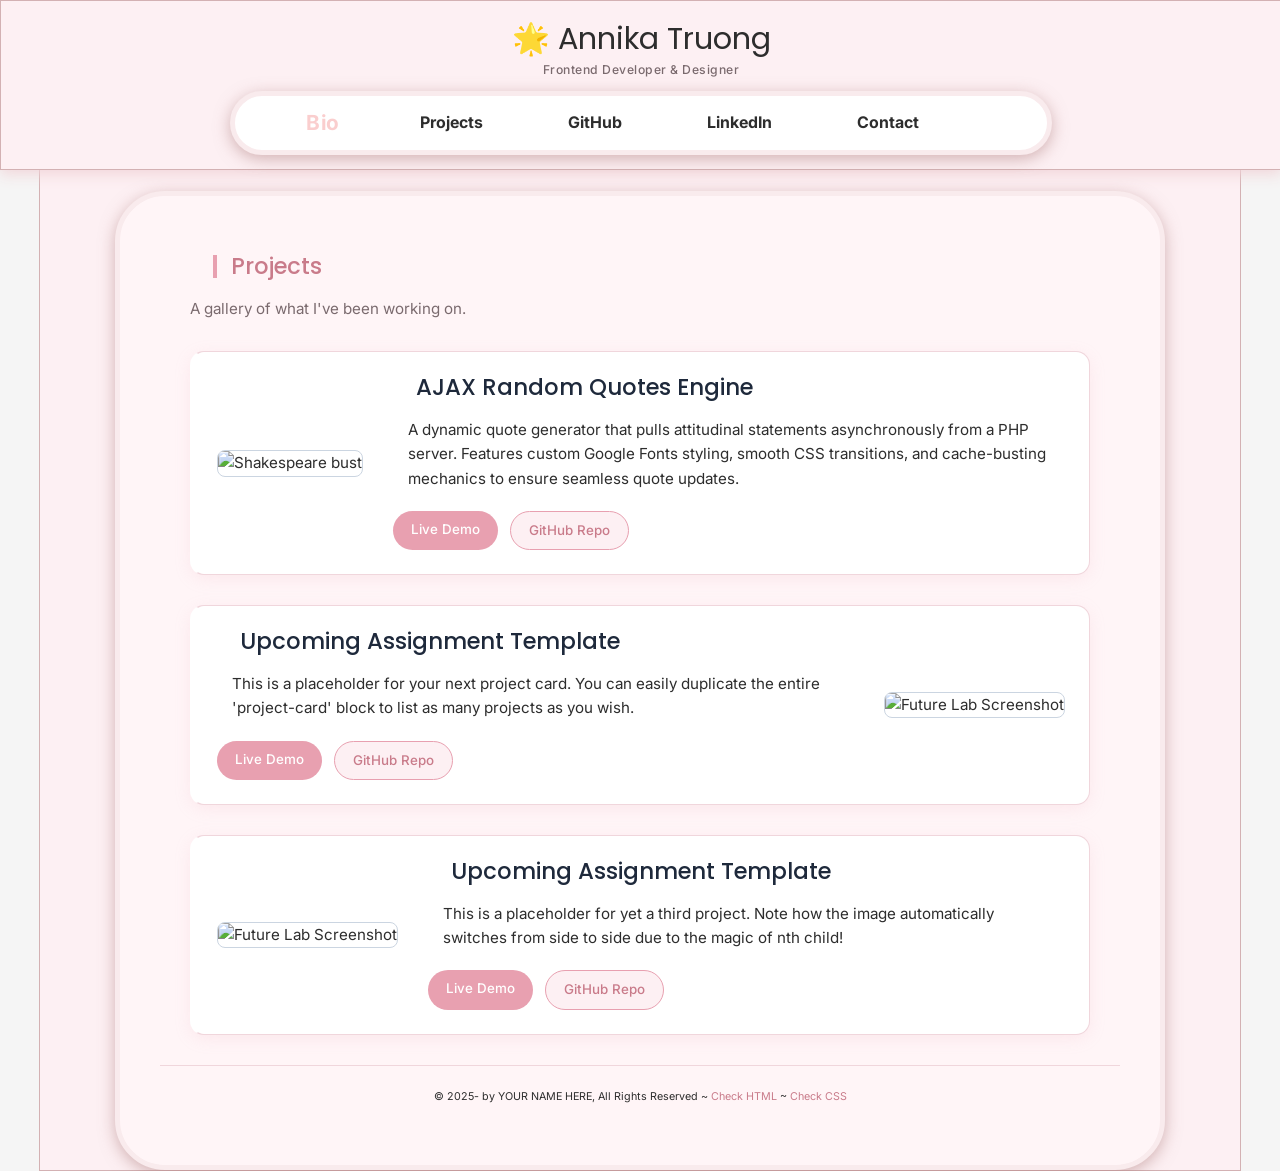
==== projects.html @ 68902d3b "remove advice (sorry bill)" ====
<!DOCTYPE html>
<html lang="en">
    <head>
        <meta charset="UTF-8">
        <title>Annika Truong's Projects</title>
        <link rel="stylesheet" href="css/main.css">
        <link rel="stylesheet" href="css/nav.css">
        <link rel="stylesheet" href="css/animated-star.css">
        <link rel="icon" href="data:image/svg+xml,<svg xmlns=%22http://www.w3.org/2000/svg%22 viewBox=%220 0 100 100%22><text y=%22.9em%22 font-size=%2290%22>🌟</text></svg>">
    </head>
    <body>
        <header>
            <div class="inner-header">
                <div class="logo-header">
                    <span class="animated-star" aria-label="Achiever Star">🌟</span>
                    <span>Annika Truong</span>
                </div>
                <p class="tagline">Frontend Developer & Designer</p>
                <nav class="topnav" id="myTopnav">
                    <ul>
                        <li><a href="index.html" class="active">Bio</a></li>
                        <li><a href="projects.html">Projects</a></li>
                        <li><a href="https://github.com/atruong0914">GitHub</a></li>
                        <li><a href="https://www.linkedin.com/in/annikatruong/">LinkedIn</a></li>
                        <li><a href="#">Contact</a></li>
                        <li><a href="javascript:void(0);" class="icon" onclick="myFunction()">&#9776;</a></li>
                    </ul>
                </nav>
            </div>
        </header>
        <main class="wrapper">
            <section class="projects-container">
                <h2 class="subheader">Projects</h2>
                <p class="subtitle">A gallery of what I've been working on.</p>

                <div class="project-card">
                    <div class="project-image">
                        <img src="images/shakespeare-bust.jpg" alt="Shakespeare bust">
                    </div>
                    <div class="project-content">
                        <h2>AJAX Random Quotes Engine</h2>
                        <p>A dynamic quote generator that pulls attitudinal statements asynchronously from a PHP server. Features custom Google Fonts styling, smooth CSS transitions, and cache-busting mechanics to ensure seamless quote updates.</p>
                        
                        <div class="project-links">
                        <a href="#" class="btn demo-btn" target="_blank">Live Demo</a>
                        <a href="#" class="btn repo-btn" target="_blank">GitHub Repo</a>
                        </div>
                    </div>
                </div>

                <div class="project-card">
                    <div class="project-image">
                        <img src="https://picsum.photos/150" alt="Future Lab Screenshot">
                    </div>
                    <div class="project-content">
                        <h2>Upcoming Assignment Template</h2>
                        <p>This is a placeholder for your next project card. You can easily 
                            duplicate the entire 'project-card' block to list as many projects as you wish.
                        </p>
                        
                        <div class="project-links">
                            <a href="#" class="btn demo-btn" target="_blank">Live Demo</a>
                            <a href="#" class="btn repo-btn" target="_blank">GitHub Repo</a>
                        </div>
                    </div>
                </div>

                <div class="project-card">
                    <div class="project-image">
                        <img src="https://loremflickr.com/g/150/150/outdoors" alt="Future Lab Screenshot">
                    </div>
                    <div class="project-content">
                        <h2>Upcoming Assignment Template</h2>
                        <p>This is a placeholder for yet a third project. 
                           Note how the image automatically switches from side to side due to the magic of nth child!
                        </p>
                        
                        <div class="project-links">
                            <a href="#" class="btn demo-btn" target="_blank">Live Demo</a>
                            <a href="#" class="btn repo-btn" target="_blank">GitHub Repo</a>
                        </div>
                    </div>
                </div>
            </section>
            <footer>
                <p><small>&copy; 2025-<span id="this-year"></span> by 
                    YOUR NAME HERE, All Rights Reserved ~ 
                    <a id="html-checker" href="#" target="_blank">Check HTML</a> ~ 
                    <a id="css-checker" href="#" target="_blank">Check CSS</a></small>
                </p>
            </footer>
        </main>
        <script src="js/main.js" defer></script>
    </body>
</html>
---- css/main.css ----
/* font imports */
@import url('https://fonts.googleapis.com/css2?family=Inter:ital,opsz,wght@0,14..32,100..900;1,14..32,100..900&family=Poppins:ital,wght@0,100;0,200;0,300;0,400;0,500;0,600;0,700;0,800;0,900;1,100;1,200;1,300;1,400;1,500;1,600;1,700;1,800;1,900&display=swap');

/* CSS custom properties */

:root {
    --blush-white:  #FDF0F3;
    --blush-pink:#facece;
    --rose-accent:  #E8A0B0;
    --mauve-deep:   #C97B8A;
    --charcoal:     #2D2D2D;
    --card-bg:      #FFFFFF;
    --border-soft:  #F0D6DC;
    --text-muted:   #7A6A6E;
    --border-dark: #a67c84;
    --shadow-pink: rgb(241, 213, 217);
    --box-shadow: rgba(170, 116, 116, 0.5);
}

/* Global rules */

html {
    background-color: whitesmoke;
    font-size: 0.95em;
}

body {
    padding-top: 190px;
    font-family: 'Inter', system-ui, -apple-system, sans-serif;
    line-height: 1.6;
    background-color: var(--blush-white);
    color: var(--charcoal);
    margin: 0 auto;
    max-width: 1200px;
    border: 1px solid var(--box-shadow);
  }

::selection {
    color: var(--charcoal); 
    background: var(--border-soft);
}

main.wrapper {
    background-color: #fff5f7;
    border: 5px solid #f9ebed;
    border-radius: 50px;
    box-shadow: 0 4px 16px var(--box-shadow);
    padding: 40px;
    overflow: hidden;
}

p {
    margin: 1em; /* Top Right Bottom Left (TRBL) */
    color: var(--charcoal);
}

h2,h3 {
    font-family: 'Poppins', sans-serif;
    font-weight: 500;
    margin-left: 1em;
    line-height: 1em;
    color: var(--charcoal);
}

a {
    color: var(--mauve-deep);
    text-decoration: none;
}

a:hover {
    color: var(--card-bg);
    background-color: var(--mauve-deep);
    text-decoration: none;
}

footer {
    clear: both;
    text-align: center;
    padding: 0.5em;
    color: var(--text-muted);
    font-size: 0.85rem;
    border-top: 1px solid var(--border-soft);
    margin-top: 0.2em;
}

main.home-wrapper footer {
    flex: 1 1 100%;
    width: 100%;
}

.tagline {
    font-family: 'Inter', sans-serif;
    font-size: 0.8rem;
    font-weight: 500;
    color: var(--text-muted);
    letter-spacing: 0.5px;
    margin-top: -4px;
    margin-bottom: 12px;
}

/* end global rules */

header {
    position: fixed;
    top: 0;
    left: 0;
    width: 100%;
    z-index: 1000;
    background-color: var(--blush-white);
    box-shadow: 0 4px 14px var(--shadow-pink);
    border: 1px solid var(--box-shadow);
}

.inner-header {
    width: 90%;
    max-width: 940px;
    margin: 0 auto;
    text-align: center;
    padding: 14px 0;
}

.logo-header {
    font-size: 2rem;
    font-family: 'Poppins', sans-serif;
}

main.home-wrapper {
    width: 90%;
    max-width: 940px;
    margin: 0 auto;
    background-color: #fff5f7;
    border: 5px solid #f9ebed;
    border-radius: 50px;
    box-shadow: 0 4px 16px var(--box-shadow);
    overflow: hidden;
    position: relative;
    display: flex;
    flex-wrap: wrap;
    align-items: flex-start;
    gap: 2.5em;
    padding: 40px;
    padding-bottom: 8px;
}

.profile {
    flex: 0 0 280px;
    display: inline-block;
    background: var(--card-bg);
    padding: 12px 12px 32px 12px;
    box-shadow: 0 8px 20px var(--box-shadow);
    border: 1px solid var(--border-dark);
    border-radius: 4px;
    transform: rotate(-3deg);
    transition: transform 0.3s ease;
}

.profile img {
    display: block;
    width: 100%;
    border-radius: 2px;
}

.profile:hover {
    transform: rotate(0deg);
}

.bio-content {
    flex: 1 1 320px;
}

/* Responsive rules */

/* DESKTOP */
@media all and (min-width:1200px) {
    main.wrapper {
        width: 80%;
        margin: auto;
    }

}

/* TABLET */
@media all and (min-width:501px) and (max-width:1199px) {
    main.wrapper {
        width: 90%;
        margin: auto;
    }
    
}

/* PHONE */
@media all and (max-width:500px) {
    main.wrapper {
        width: 100%;
    }
    
}

/* start project container rules */
  
.projects-container {
    max-width: 900px;  /* Keeps things readable on desktop */
    margin: 0 auto;
    padding: 0;
  }
/* 
  .subheader {
    font-family: 'Poppins', sans-serif;
    font-size: 1.8rem;
    font-weight: 600;
    color: var(--charcoal);
    margin-left: 0;
    margin-bottom: 0.25em;
} */
 
.subheader {
    color: var(--mauve-deep);
    position: relative;
    padding-left: 14px;
    border-left: 4px solid var(--rose-accent);
}

.bio-content p {
    color: var(--charcoal);
    max-width: 65ch; /* keeps line length comfortable to read */
}

.bio-content p b {
    color: var(--mauve-deep);
    font-size: 1.1em;
}

.bio-content p:last-child {
    margin-bottom: 0;
}

.bio-content .demo-btn {
    margin: 12px 10px 1px;
}

.subtitle {
    color: var(--text-muted);
    font-size: 1rem;
    margin-left: 0;
    margin-top: 0;
    margin-bottom: 2em;
}
  
  /* The Main Project Card Wrapper */
  .project-card {
    display: flex;
    flex-direction: row;
    align-items: center;
    gap: 30px;
    background: var(--card-bg);
    border: 1px solid var(--border-soft);
    border-radius: 14px;
    padding: 24px;
    margin-bottom: 30px;
    box-shadow: 0 4px 18px -2px rgba(232, 160, 176, 0.18);
    border-left: 3px solid transparent;
    transition: transform 0.2s ease, box-shadow 0.2s ease, border-left-color 0.2s ease;
  }
  
  .project-card:hover {
    transform: translateY(-3px);
    box-shadow: 0 8px 28px -4px rgba(201, 123, 138, 0.28);
    border-left-color: var(--rose-accent);
  }
  
  /* The Magic Mirror: Automatically alternate left/right layout */
  .project-card:nth-child(even) {
    flex-direction: row-reverse; /* Flips the order for every second card */
  }
  
  /* Image Control Group */
  .project-image {
    flex-shrink: 0; /* Prevents text from squeezing the image container */
  }
  
  .project-image img {
    width: 150px;
    height: 150px;
    object-fit: cover; /* Forces screenshots to crop nicely instead of squishing */
    border-radius: 8px;
    border: 1px solid #cbd5e1;
  }
  
  /* Content & CTA Link Elements */
  .project-content {
    flex-grow: 1;
  }
  
  .project-content h2 {
    margin-top: 0;
    color: #1e293b;
  }
  
  .project-links {
    margin-top: 20px;
    display: flex;
    gap: 12px;
  }
  
  /* Flexible, clean Button styles */
  .btn {
    display: inline-block;
    text-decoration: none;
    padding: 8px 18px;
    border-radius: 20px; 
    font-family: 'Inter', sans-serif;
    font-size: 0.88rem;
    font-weight: 500;
    transition: background-color 0.2s ease, color 0.2s ease;
  }
  
  .demo-btn {
    background-color: var(--rose-accent);
    color: #ffffff;
    border: none;
  }
  
  .demo-btn:hover {
    background-color: var(--mauve-deep);
    color: #ffffff;
  }
  
  .repo-btn {
    background-color: var(--blush-white);
    color: var(--mauve-deep);
    border: 1px solid var(--rose-accent);
  }
  
  .repo-btn:hover {
    background-color: var(--mauve-deep);
    color: #ffffff;
    border-color: var(--mauve-deep);
  }
  
  /* Responsive Overrides: If screen is small, stack everything vertically */
@media (max-width: 650px) {
    .project-card,
    .project-card:nth-child(even) {
        flex-direction: column;
        text-align: center;
        border-left: 1px solid var(--border-soft); /* Reset petal edge on mobile */
    }
 
    .project-links {
        justify-content: center;
    }
 
    .project-image img {
        width: 120px;
        height: 120px;
    }

    main.home-wrapper {
    flex-direction: column;
    align-items: center;
    text-align: center;
    }

    .profile {
        flex: 0 0 auto;
        width: 70%;
        max-width: 280px;
    }
}

/* end project container rules */
---- css/nav.css ----
/* font imports */
@import url('https://fonts.googleapis.com/css2?family=Inter:ital,opsz,wght@0,14..32,100..900;1,14..32,100..900&family=Poppins:ital,wght@0,100;0,200;0,300;0,400;0,500;0,600;0,700;0,800;0,900;1,100;1,200;1,300;1,400;1,500;1,600;1,700;1,800;1,900&display=swap');

/* CSS custom properties */

:root {
    --blush-white:  #FDF0F3;
    --blush-pink:#facece;
    --rose-accent:  #E8A0B0;
    --mauve-deep:   #C97B8A;
    --charcoal:     #2D2D2D;
    --card-bg:      #FFFFFF;
    --border-soft:  #F0D6DC;
    --text-muted:   #7A6A6E;
    --border-dark: #a67c84;
    --shadow-pink: rgb(241, 213, 217);
    --box-shadow: rgba(170, 116, 116, 0.5);
}


/* Global rules */
.topnav ul {
    list-style-type: none;
    display: flex;
    justify-content: space-evenly;
    padding: 6px;
    width: 90%;
    max-width: 800px;
    margin: 0 auto;
    background-color: rgb(255, 255, 255);
    border: 5px solid #f9ebed;
    border-radius: 50px;
    box-shadow: 0 4px 16px var(--box-shadow);
}

.topnav li {
    margin: 0;
}

.topnav a {
    text-decoration: none;
    color: var(--charcoal);
    font-size: 1.05em;
    font-weight: bold;
    padding: 8px 16px;
    display: block;
}

.topnav a:hover {
    color: #facece;
    background-color: transparent;
    transform: scale(1.3);
    font-weight: bold;
}

.topnav a.active {
    color: #facece;
    transform: scale(1.3);
    font-weight: bold;
}

.topnav .icon {
    margin-left: auto;
    display: none;
}

/* Responsive rules - apply when screen width is less than 1200px */

@media screen and (max-width: 1199px) {
    .topnav a:not(:first-child) {
        display: none;
    }
    
    .topnav a.icon {
        float: right;
        display: block;
    }
    
    .topnav.responsive {
        position: relative;
    }
    
    .topnav.responsive a {
        float: none;
        display: block;
        text-align: left;
    }
    
    .topnav.responsive a.icon {
        position: absolute;
        right: 0;
        top: 0;
    }
}


/* DESKTOP
@media all and (min-width:1200px) {
    .topnav {
        width: 80%;
    }
}

/* TABLET */
/* @media all and (min-width:501px) and (max-width:1199px) {
    .topnav {
        width: 90%;
    }
} */

/* PHONE */
/* @media all and (max-width:500px) {
    .topnav {
        width: 100%;
    }
} */
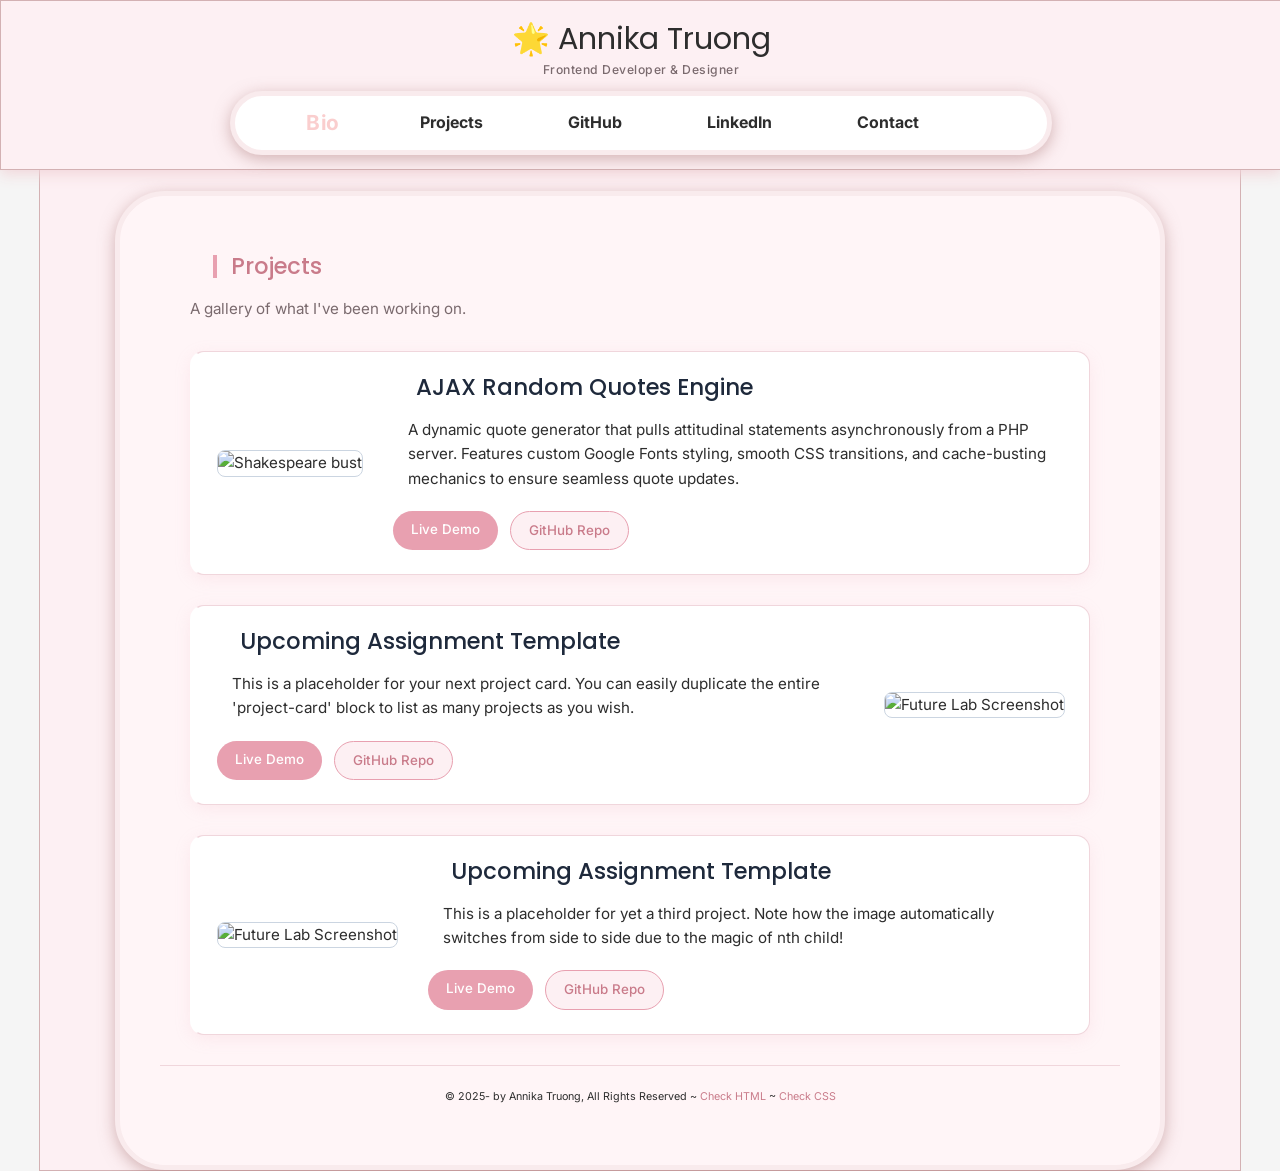
==== commit 4cb3b04c: "update name in footer" ====
--- a/projects.html
+++ b/projects.html
@@ -84,7 +84,7 @@
             </section>
             <footer>
                 <p><small>&copy; 2025-<span id="this-year"></span> by 
-                    YOUR NAME HERE, All Rights Reserved ~ 
+                    Annika Truong, All Rights Reserved ~ 
                     <a id="html-checker" href="#" target="_blank">Check HTML</a> ~ 
                     <a id="css-checker" href="#" target="_blank">Check CSS</a></small>
                 </p>
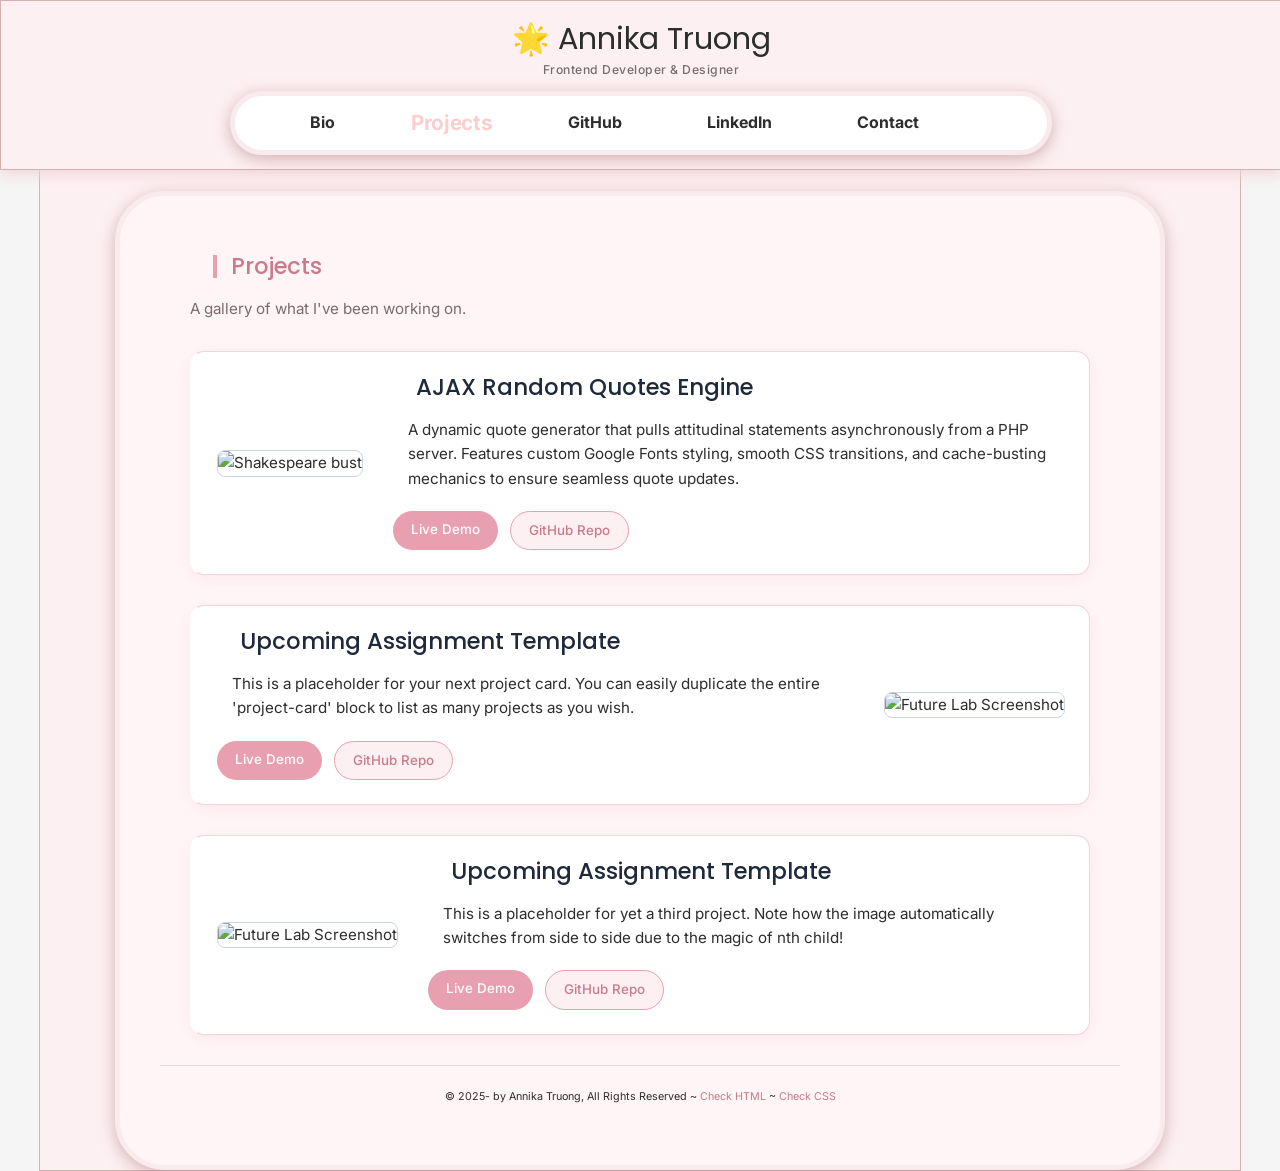
==== commit 1ee0ee41: "change active class to projects page" ====
--- a/projects.html
+++ b/projects.html
@@ -18,8 +18,8 @@
                 <p class="tagline">Frontend Developer & Designer</p>
                 <nav class="topnav" id="myTopnav">
                     <ul>
-                        <li><a href="index.html" class="active">Bio</a></li>
-                        <li><a href="projects.html">Projects</a></li>
+                        <li><a href="index.html">Bio</a></li>
+                        <li><a href="projects.html" class="active">Projects</a></li>
                         <li><a href="https://github.com/atruong0914">GitHub</a></li>
                         <li><a href="https://www.linkedin.com/in/annikatruong/">LinkedIn</a></li>
                         <li><a href="#">Contact</a></li>
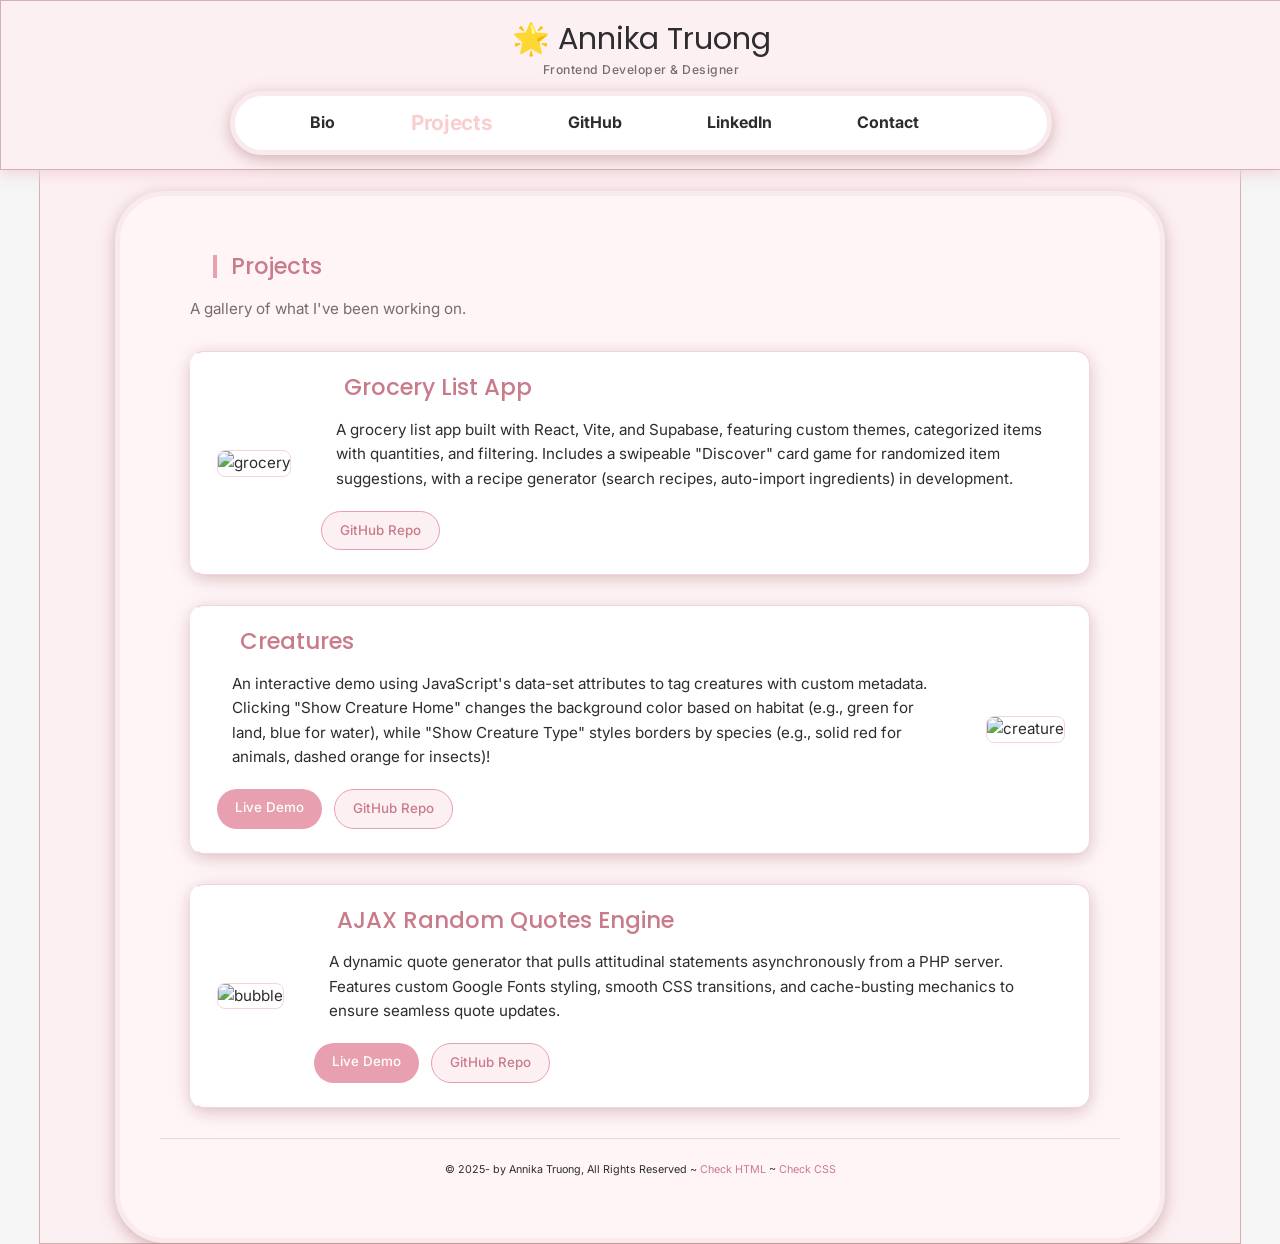
==== commit b845b9fc: "add project card info" ====
--- a/projects.html
+++ b/projects.html
@@ -35,49 +35,47 @@
 
                 <div class="project-card">
                     <div class="project-image">
-                        <img src="images/shakespeare-bust.jpg" alt="Shakespeare bust">
+                        <img src="images/grocery.png" alt="grocery">
                     </div>
                     <div class="project-content">
-                        <h2>AJAX Random Quotes Engine</h2>
-                        <p>A dynamic quote generator that pulls attitudinal statements asynchronously from a PHP server. Features custom Google Fonts styling, smooth CSS transitions, and cache-busting mechanics to ensure seamless quote updates.</p>
+                        <h2>Grocery List App</h2>
+                        <p>A grocery list app built with React, Vite, and Supabase, featuring custom themes, categorized items with quantities, and filtering. Includes a swipeable "Discover" card game for randomized item suggestions, with a recipe generator (search recipes, auto-import ingredients) in development.</p>
                         
                         <div class="project-links">
-                        <a href="#" class="btn demo-btn" target="_blank">Live Demo</a>
-                        <a href="#" class="btn repo-btn" target="_blank">GitHub Repo</a>
+                        <!-- <a href="#" class="btn demo-btn" target="_blank">Live Demo</a> -->
+                        <a href="https://github.com/atruong0914/grocery-list-app" class="btn repo-btn" target="_blank">GitHub Repo</a>
                         </div>
                     </div>
                 </div>
 
                 <div class="project-card">
                     <div class="project-image">
-                        <img src="https://picsum.photos/150" alt="Future Lab Screenshot">
+                        <img src="images/creature.png" alt="creature">
                     </div>
                     <div class="project-content">
-                        <h2>Upcoming Assignment Template</h2>
-                        <p>This is a placeholder for your next project card. You can easily 
-                            duplicate the entire 'project-card' block to list as many projects as you wish.
+                        <h2>Creatures</h2>
+                        <p>An interactive demo using JavaScript's data-set attributes to tag creatures with custom metadata. Clicking "Show Creature Home" changes the background color based on habitat (e.g., green for land, blue for water), while "Show Creature Type" styles borders by species (e.g., solid red for animals, dashed orange for insects)!
                         </p>
                         
                         <div class="project-links">
-                            <a href="#" class="btn demo-btn" target="_blank">Live Demo</a>
-                            <a href="#" class="btn repo-btn" target="_blank">GitHub Repo</a>
+                            <a href="https://atruong0914.github.io/creatures/" class="btn demo-btn" target="_blank">Live Demo</a>
+                            <a href="https://github.com/atruong0914/creatures" class="btn repo-btn" target="_blank">GitHub Repo</a>
                         </div>
                     </div>
                 </div>
 
                 <div class="project-card">
                     <div class="project-image">
-                        <img src="https://loremflickr.com/g/150/150/outdoors" alt="Future Lab Screenshot">
+                        <img src="images/bubble.png" alt="bubble">
                     </div>
                     <div class="project-content">
-                        <h2>Upcoming Assignment Template</h2>
-                        <p>This is a placeholder for yet a third project. 
-                           Note how the image automatically switches from side to side due to the magic of nth child!
+                        <h2>AJAX Random Quotes Engine</h2>
+                        <p>A dynamic quote generator that pulls attitudinal statements asynchronously from a PHP server. Features custom Google Fonts styling, smooth CSS transitions, and cache-busting mechanics to ensure seamless quote updates.
                         </p>
                         
                         <div class="project-links">
-                            <a href="#" class="btn demo-btn" target="_blank">Live Demo</a>
-                            <a href="#" class="btn repo-btn" target="_blank">GitHub Repo</a>
+                            <a href="https://atruong0914.github.io/random-quote-engine/" class="btn demo-btn" target="_blank">Live Demo</a>
+                            <a href="https://github.com/atruong0914/random-quote-engine" class="btn repo-btn" target="_blank">GitHub Repo</a>
                         </div>
                     </div>
                 </div>
--- a/css/main.css
+++ b/css/main.css
@@ -257,7 +257,7 @@
     border-radius: 14px;
     padding: 24px;
     margin-bottom: 30px;
-    box-shadow: 0 4px 18px -2px rgba(232, 160, 176, 0.18);
+    box-shadow: 0 4px 18px -2px var(--box-shadow);
     border-left: 3px solid transparent;
     transition: transform 0.2s ease, box-shadow 0.2s ease, border-left-color 0.2s ease;
   }
@@ -283,7 +283,7 @@
     height: 150px;
     object-fit: cover; /* Forces screenshots to crop nicely instead of squishing */
     border-radius: 8px;
-    border: 1px solid #cbd5e1;
+    border: 1px solid var(--border-soft);
   }
   
   /* Content & CTA Link Elements */
@@ -291,10 +291,10 @@
     flex-grow: 1;
   }
   
-  .project-content h2 {
+.project-content h2 {
     margin-top: 0;
-    color: #1e293b;
-  }
+    color: var(--mauve-deep);
+}
   
   .project-links {
     margin-top: 20px;
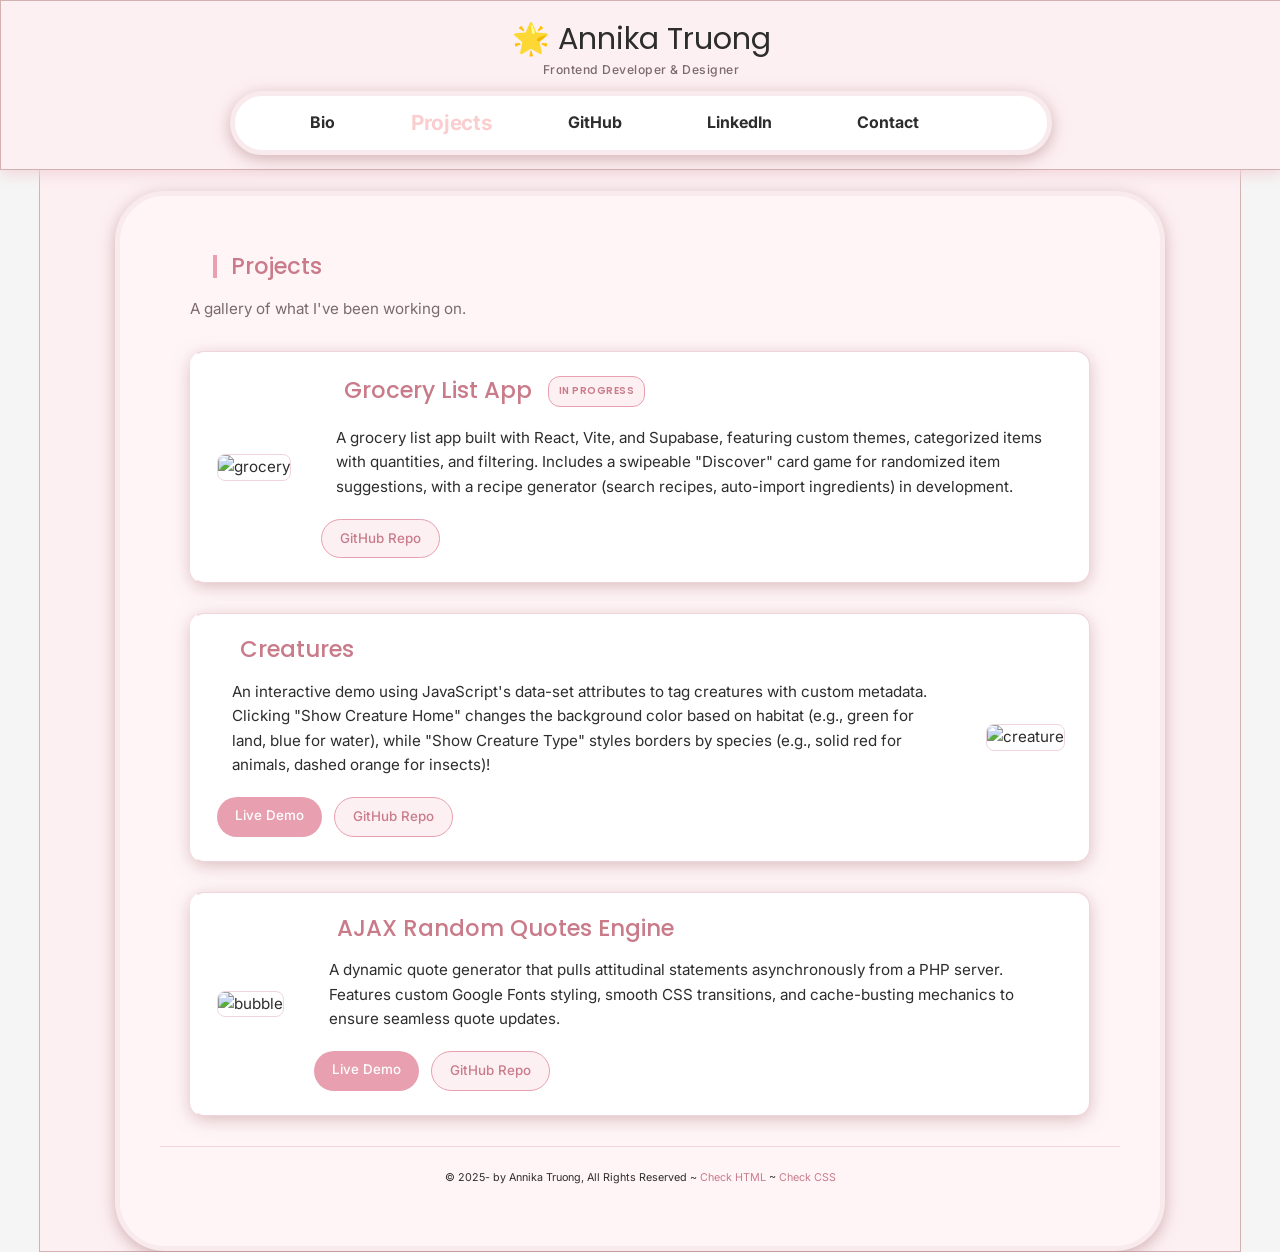
==== commit 63225034: "add status badge" ====
--- a/projects.html
+++ b/projects.html
@@ -38,7 +38,7 @@
                         <img src="images/grocery.png" alt="grocery">
                     </div>
                     <div class="project-content">
-                        <h2>Grocery List App</h2>
+                        <h2>Grocery List App <span class="status-badge in-progress">In Progress</span></h2>
                         <p>A grocery list app built with React, Vite, and Supabase, featuring custom themes, categorized items with quantities, and filtering. Includes a swipeable "Discover" card game for randomized item suggestions, with a recipe generator (search recipes, auto-import ingredients) in development.</p>
                         
                         <div class="project-links">
--- a/css/main.css
+++ b/css/main.css
@@ -301,6 +301,25 @@
     display: flex;
     gap: 12px;
   }
+
+.status-badge {
+    display: inline-block;
+    font-size: 0.65rem;
+    font-weight: 600;
+    text-transform: uppercase;
+    letter-spacing: 0.5px;
+    padding: 3px 10px;
+    border-radius: 12px;
+    vertical-align: middle;
+    margin-left: 10px;
+}
+
+.status-badge.in-progress {
+    background-color: var(--blush-white);
+    color: var(--mauve-deep);
+    border: 1px solid var(--rose-accent);
+}
+
   
   /* Flexible, clean Button styles */
   .btn {
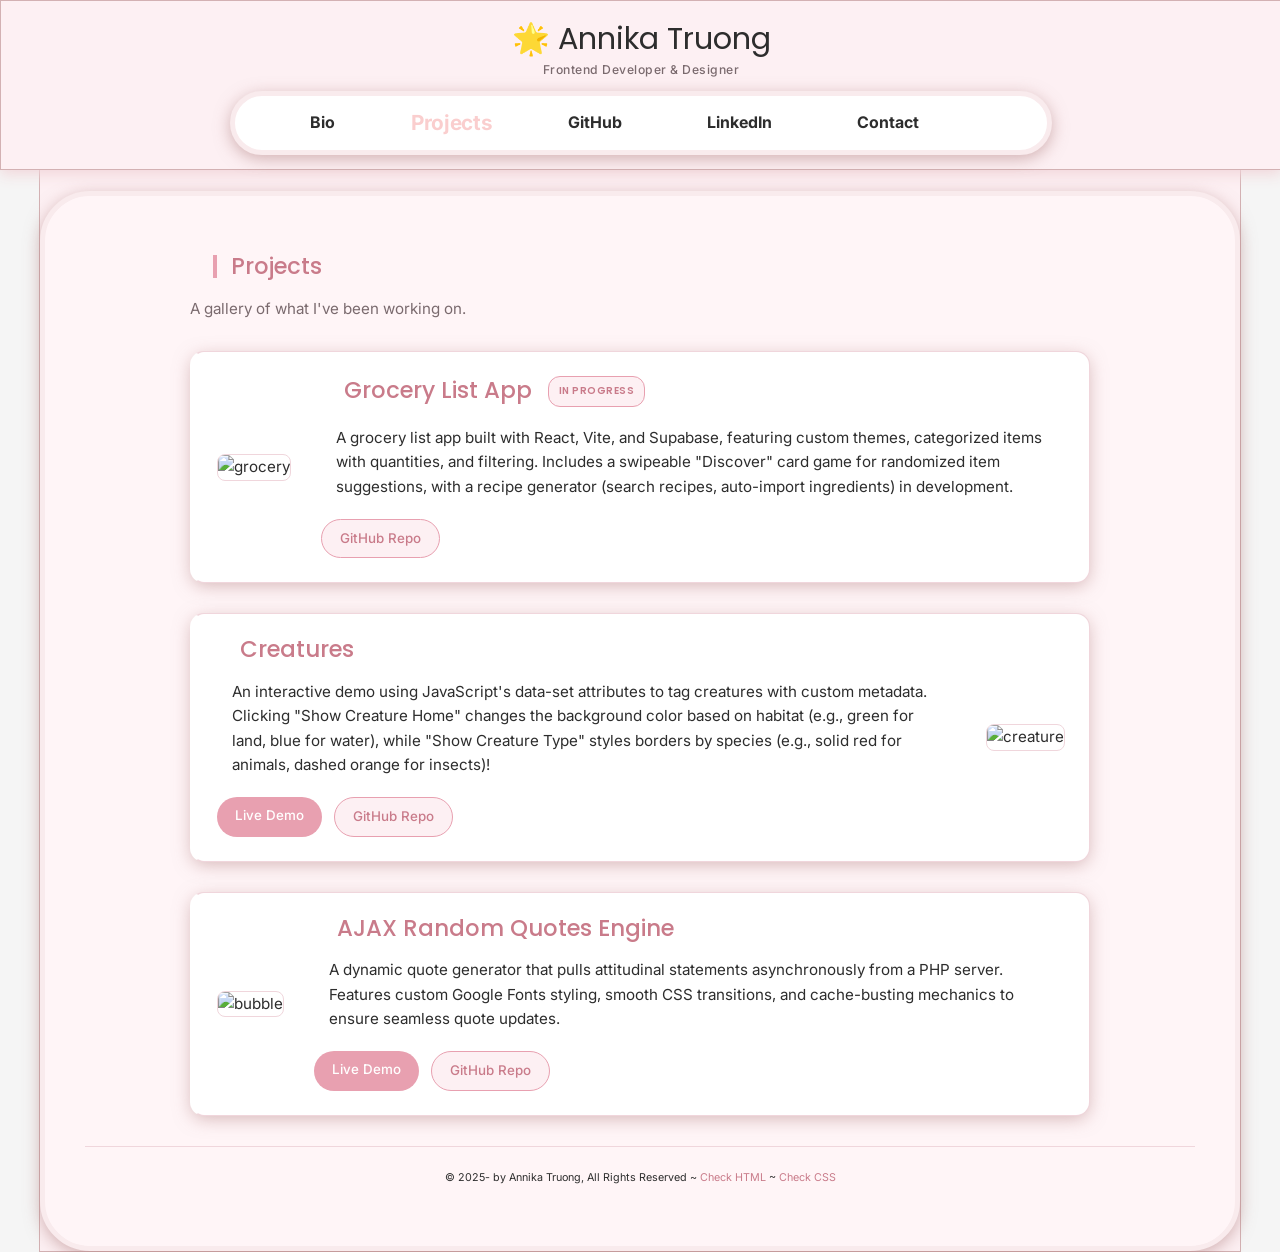
==== commit bc603611: "fix responsive rules, adjust ham icon for nav and els scaling" ====
--- a/projects.html
+++ b/projects.html
@@ -1,6 +1,7 @@
 <!DOCTYPE html>
 <html lang="en">
     <head>
+        <meta name="viewport" content="width=device-width, initial-scale=1.0">
         <meta charset="UTF-8">
         <title>Annika Truong's Projects</title>
         <link rel="stylesheet" href="css/main.css">
@@ -18,11 +19,11 @@
                 <p class="tagline">Frontend Developer & Designer</p>
                 <nav class="topnav" id="myTopnav">
                     <ul>
-                        <li><a href="index.html">Bio</a></li>
-                        <li><a href="projects.html" class="active">Projects</a></li>
-                        <li><a href="https://github.com/atruong0914">GitHub</a></li>
-                        <li><a href="https://www.linkedin.com/in/annikatruong/">LinkedIn</a></li>
-                        <li><a href="#">Contact</a></li>
+                        <li nav-icon-item><a href="index.html">Bio</a></li>
+                        <li nav-icon-item nav-visible-item><a href="projects.html" class="active">Projects</a></li>
+                        <li nav-icon-item><a href="https://github.com/atruong0914">GitHub</a></li>
+                        <li nav-icon-item><a href="https://www.linkedin.com/in/annikatruong/">LinkedIn</a></li>
+                        <li nav-icon-item><a href="contact.html">Contact</a></li>
                         <li><a href="javascript:void(0);" class="icon" onclick="myFunction()">&#9776;</a></li>
                     </ul>
                 </nav>
--- a/css/main.css
+++ b/css/main.css
@@ -158,6 +158,7 @@
     display: block;
     width: 100%;
     border-radius: 2px;
+    height: auto;
 }
 
 .profile:hover {
@@ -166,34 +167,6 @@
 
 .bio-content {
     flex: 1 1 320px;
-}
-
-/* Responsive rules */
-
-/* DESKTOP */
-@media all and (min-width:1200px) {
-    main.wrapper {
-        width: 80%;
-        margin: auto;
-    }
-
-}
-
-/* TABLET */
-@media all and (min-width:501px) and (max-width:1199px) {
-    main.wrapper {
-        width: 90%;
-        margin: auto;
-    }
-    
-}
-
-/* PHONE */
-@media all and (max-width:500px) {
-    main.wrapper {
-        width: 100%;
-    }
-    
 }
 
 /* start project container rules */
@@ -203,16 +176,7 @@
     margin: 0 auto;
     padding: 0;
   }
-/* 
-  .subheader {
-    font-family: 'Poppins', sans-serif;
-    font-size: 1.8rem;
-    font-weight: 600;
-    color: var(--charcoal);
-    margin-left: 0;
-    margin-bottom: 0.25em;
-} */
- 
+
 .subheader {
     color: var(--mauve-deep);
     position: relative;
@@ -355,36 +319,229 @@
     color: #ffffff;
     border-color: var(--mauve-deep);
   }
-  
-  /* Responsive Overrides: If screen is small, stack everything vertically */
-@media (max-width: 650px) {
+
+  /* CONTACT PAGE */
+
+.contact-title {
+    text-align: center;
+    font-family: 'Poppins', sans-serif;
+    font-size: 2.2rem;
+    font-weight: 700;
+    color: var(--charcoal);
+    margin-bottom: 4px;
+}
+
+.contact-subtitle {
+    text-align: center;
+    color: var(--text-muted);
+    font-size: 1rem;
+    margin-top: 0;
+    margin-bottom: 30px;
+}
+
+.message-card {
+    background-color: var(--blush-white);
+    border: 1px solid var(--border-soft);
+    border-radius: 24px;
+    padding: 30px 36px;
+}
+
+.message-card-title {
+    font-family: 'Poppins', sans-serif;
+    color: var(--mauve-deep);
+    font-size: 1.3rem;
+    font-weight: 600;
+    margin-top: 0;
+    margin-bottom: 20px;
+}
+
+.contact-form .form-group {
+    margin-bottom: 18px;
+}
+
+.contact-form label {
+    display: block;
+    font-weight: 600;
+    color: var(--charcoal);
+    font-size: 0.9rem;
+    margin-bottom: 8px;
+}
+
+.optional-tag {
+    font-weight: 400;
+    color: var(--text-muted);
+    font-size: 0.8rem;
+}
+
+.contact-form input,
+.contact-form select,
+.contact-form textarea {
+    width: 100%;
+    font-family: 'Inter', sans-serif;
+    font-size: 0.95rem;
+    color: var(--charcoal);
+    background-color: var(--card-bg);
+    border: 1px solid var(--border-soft);
+    padding: 12px 18px;
+    box-sizing: border-box;
+}
+
+.contact-form input,
+.contact-form select {
+    border-radius: 50px; /* pill shape */
+}
+
+.contact-form textarea {
+    border-radius: 20px;
+    resize: vertical;
+}
+
+.contact-form input:focus,
+.contact-form select:focus,
+.contact-form textarea:focus {
+    outline: none;
+    border-color: var(--rose-accent);
+    box-shadow: 0 0 0 3px var(--shadow-pink);
+}
+
+.form-buttons {
+    display: flex;
+    justify-content: center;
+    gap: 16px;
+    margin-top: 24px;
+}
+
+.pill-btn {
+    font-family: 'Inter', sans-serif;
+    font-weight: 600;
+    font-size: 0.95rem;
+    padding: 10px 28px;
+    border-radius: 50px;
+    cursor: pointer;
+    transition: all 0.2s ease;
+}
+
+.pill-btn-filled {
+    background-color: var(--rose-accent);
+    color: #ffffff;
+    border: none;
+}
+
+.pill-btn-filled:hover {
+    background-color: var(--mauve-deep);
+}
+
+.pill-btn-outline {
+    background-color: transparent;
+    color: var(--mauve-deep);
+    border: 1px solid var(--border-dark);
+}
+
+.pill-btn-outline:hover {
+    background-color: var(--card-bg);
+}
+
+img.mail-icon {
+    display: block;
+    width: 60px;
+    height: 60px;
+    margin: 0 auto 10px;
+    object-fit: contain;
+}
+  
+
+
+/* 1. TABLET & LAPTOP LAYOUTS (Under 1200px) */
+@media screen and (max-width: 1199px) {
+    body {
+        padding-top: 220px; 
+        width: 100%;       /* Sets base width to full screen scale */
+        box-sizing: border-box;
+    }
+
+    /* Centers the main content layout blocks perfectly */
+    main.wrapper, main.home-wrapper {
+        width: 90% !important;
+        margin: 0 auto !important;
+        padding: 30px;
+        box-sizing: border-box;
+    }
+}
+
+/*  SMALL SMARTPHONES (Under 650px) */
+@media screen and (max-width: 650px) {
+    body {
+        padding-top: 240px; 
+    }
+
+    main.home-wrapper {
+        flex-direction: column;
+        align-items: center;
+        text-align: center;
+        gap: 1.5em;
+        padding: 30px 20px;
+    }
+
+    /* Balanced polaroid frame on mobile screens */
+    .profile {
+        flex: 0 0 auto;
+        width: 75%;
+        max-width: 240px;
+        margin: 0 auto 10px;
+        transform: rotate(0deg); 
+        padding: 10px 10px 24px 10px;
+    }
+    
+    .profile img {
+        width: 100%;
+        height: auto;
+    }
+
+    .bio-content {
+        width: 100%;
+    }
+
+    /* Heading rules update */
+    h2, h3, .subheader {
+        margin-left: 0;
+        text-align: center;
+        padding-left: 0;
+        border-left: none;
+        border-bottom: 3px solid var(--rose-accent);
+        padding-bottom: 8px;
+        margin-bottom: 15px;
+    }
+
+    /* Alternating Projects cards optimization */
     .project-card,
     .project-card:nth-child(even) {
         flex-direction: column;
         text-align: center;
-        border-left: 1px solid var(--border-soft); /* Reset petal edge on mobile */
+        padding: 20px;
+        border-left: 1px solid var(--border-soft);
     }
  
     .project-links {
         justify-content: center;
+        flex-wrap: wrap;
     }
  
     .project-image img {
-        width: 120px;
-        height: 120px;
-    }
-
-    main.home-wrapper {
-    flex-direction: column;
-    align-items: center;
-    text-align: center;
-    }
-
-    .profile {
-        flex: 0 0 auto;
-        width: 70%;
-        max-width: 280px;
-    }
-}
-
-/* end project container rules */
+        width: 130px;
+        height: 130px;
+    }
+
+    /* Form spacing fixes */
+    .message-card {
+        padding: 24px 16px;
+    }
+
+    .form-buttons {
+        flex-direction: column;
+        width: 100%;
+    }
+
+    .pill-btn {
+        width: 100%;
+    }
+}
--- a/css/nav.css
+++ b/css/nav.css
@@ -67,50 +67,70 @@
 /* Responsive rules - apply when screen width is less than 1200px */
 
 @media screen and (max-width: 1199px) {
-    .topnav a:not(:first-child) {
-        display: none;
+
+    /* COLLAPSED MOBILE NAV LAYOUT */
+    .topnav ul {
+        display: flex;
+        justify-content: space-between; 
+        align-items: center;
+        padding: 6px 24px;  
+        width: 100%;
+        max-width: 100%;
+        box-sizing: border-box;
+        border-radius: 50px;
     }
-    
+
+    /* 1. HIDE ALL LIST ITEMS BY DEFAULT ON MOBILE */
+    .topnav ul li {
+        display: none !important;
+    }
+
+    /* 2. FORCE ONLY THE LI CONTAINING THE ACTIVE LINK TO SHOW AND GO LEFT */
+    .topnav ul li:has(a.active) {
+        display: block !important;
+        order: 1;
+        margin-right: auto; /* Pushes the hamburger to the far right */
+    }
+
+    /* 3. FORCE THE HAMBURGER LI (LAST CHILD) TO ALWAYS SHOW AND GO RIGHT */
+    .topnav ul li:last-child {
+        display: block !important;
+        order: 2;
+    }
+
+    /* Display hamburger link symbol */
     .topnav a.icon {
-        float: right;
         display: block;
+        padding: 8px;
     }
-    
-    .topnav.responsive {
-        position: relative;
+
+    /* EXPANDED MOBILE NAV LAYOUT (When open) */
+    .topnav.responsive ul {
+        flex-direction: column;
+        align-items: stretch; 
+        border-radius: 24px;   
+        padding: 15px;
     }
-    
+
+    /* RE-SHOW ALL ITEMS WHEN THE MENU IS EXPANDED */
+    .topnav.responsive ul li {
+        display: block !important;
+        width: 100%;
+        text-align: center;
+        order: unset !important; 
+    }
+
     .topnav.responsive a {
-        float: none;
         display: block;
-        text-align: left;
+        padding: 12px 0;
     }
-    
-    .topnav.responsive a.icon {
+
+    /* Pin the hamburger button cleanly inside open state */
+    .topnav.responsive li:last-child {
         position: absolute;
-        right: 0;
-        top: 0;
+        right: 25px;
+        top: 12px;
+        width: auto;
+        order: unset !important;
     }
-}
-
-
-/* DESKTOP
-@media all and (min-width:1200px) {
-    .topnav {
-        width: 80%;
-    }
-}
-
-/* TABLET */
-/* @media all and (min-width:501px) and (max-width:1199px) {
-    .topnav {
-        width: 90%;
-    }
-} */
-
-/* PHONE */
-/* @media all and (max-width:500px) {
-    .topnav {
-        width: 100%;
-    }
-} */ 
+}
